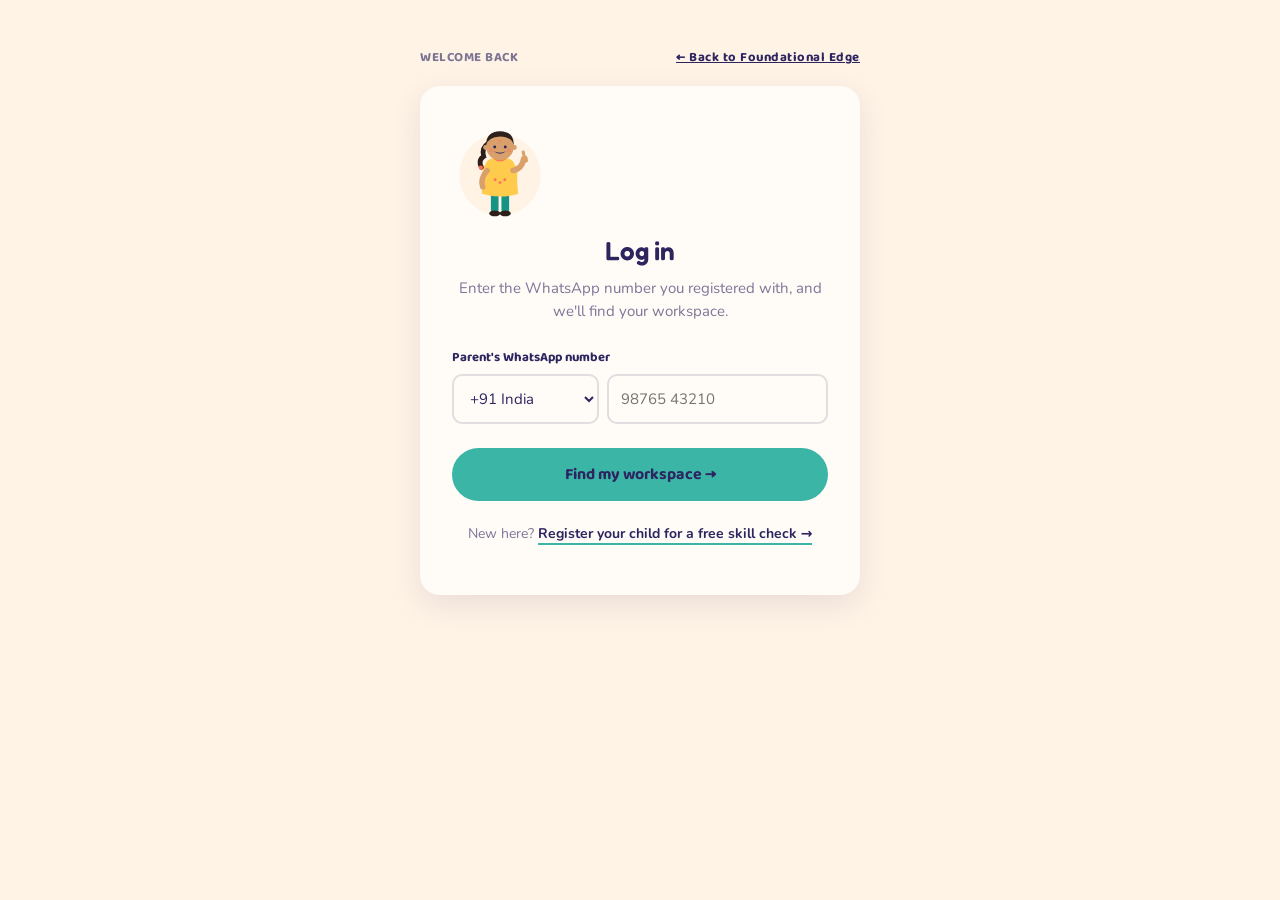
==== login.html @ 8e6b68c7 "Add returning-student login and personal workspace Replaces the single 'Free skill check' nav button" ====
<!DOCTYPE html>
<html lang="en">
<head>
<meta charset="UTF-8">
<meta name="viewport" content="width=device-width, initial-scale=1.0">
<title>Log In — Foundational Edge</title>
<meta name="description" content="Log in to see your child's assigned and completed skill checks, practice tests, and progress.">
<link rel="preconnect" href="https://fonts.googleapis.com">
<link rel="preconnect" href="https://fonts.gstatic.com" crossorigin>
<link href="https://fonts.googleapis.com/css2?family=Fredoka:wght@500;600;700&family=Nunito:wght@400;600;700;800&family=Baloo+2:wght@600;700&display=swap" rel="stylesheet">
<link rel="icon" href="images/logo/logo-mark.svg" type="image/svg+xml">
<link rel="stylesheet" href="css/styles.css">
<style>
  .login-shell{ background:var(--paper); min-height:100vh; padding:48px 0 80px; }
  .login-wrap{ max-width:480px; margin:0 auto; padding:0 20px; }
  .login-banner{ display:flex; justify-content:space-between; align-items:center; font-family:'Baloo 2',sans-serif; font-weight:700; font-size:13px; letter-spacing:.04em; color:var(--ink-soft); margin-bottom:18px; }
  .login-banner a{ color:var(--ink); text-decoration:underline; }
  .login-card{ background:var(--paper-lt); border-radius:20px; padding:36px 32px; box-shadow:0 10px 30px rgba(44,37,96,0.10); text-align:center; }
  .login-card img.mascot{ width:96px; height:auto; margin-bottom:8px; }
  .login-card h1{ font-family:'Fredoka',sans-serif; font-size:26px; margin:0 0 6px; color:var(--ink); }
  .login-card p.sub{ color:var(--ink-soft); margin:0 0 24px; font-size:15px; }
  .login-field{ text-align:left; margin-bottom:16px; }
  .login-field label{ display:block; font-family:'Baloo 2',sans-serif; font-weight:700; font-size:13px; color:var(--ink); margin-bottom:6px; }
  .phone-row{ display:flex; gap:8px; }
  .phone-row select, .phone-row input{ font-family:'Nunito',sans-serif; font-size:15px; border:2px solid var(--line); border-radius:10px; padding:12px; background:var(--paper-lt); color:var(--ink); }
  .phone-row select{ flex:0 0 118px; }
  .phone-row input{ flex:1; min-width:0; }
  .login-submit{ width:100%; margin-top:8px; padding:14px; border:none; border-radius:999px; background:var(--brass); color:var(--ink); font-family:'Baloo 2',sans-serif; font-weight:700; font-size:16px; cursor:pointer; transition:background .2s ease, transform .15s ease; }
  .login-submit:hover{ background:var(--brass-lt); transform:translateY(-1px); }
  .login-submit:disabled{ opacity:.6; cursor:default; transform:none; }
  .login-error{ display:none; background:#FCEAEA; color:#8A2E2E; border-radius:10px; padding:12px 14px; font-size:14px; margin-top:14px; text-align:left; }
  .login-newhere{ margin-top:22px; font-size:14px; color:var(--ink-soft); }
  .login-newhere a{ color:var(--ink); font-weight:700; text-decoration:none; border-bottom:2px solid var(--brass); }

  /* profile picker (multi-child) */
  .profile-list{ display:none; text-align:left; margin-top:8px; }
  .profile-card{
    display:flex; align-items:center; justify-content:space-between; gap:12px;
    background:var(--paper); border:2px solid var(--line); border-radius:14px;
    padding:14px 16px; margin-bottom:12px; cursor:pointer; transition:border-color .15s ease, transform .15s ease;
  }
  .profile-card:hover{ border-color:var(--brass); transform:translateY(-1px); }
  .profile-card .pname{ font-family:'Baloo 2',sans-serif; font-weight:700; color:var(--ink); font-size:16px; }
  .profile-card .pgrade{ font-size:13px; color:var(--ink-soft); }
  .profile-card .parrow{ font-size:20px; color:var(--brass); }
  .profile-back{ background:none; border:none; color:var(--ink-soft); font-size:14px; text-decoration:underline; cursor:pointer; padding:0; margin-top:4px; }
</style>
</head>
<body>

<div class="login-shell">
  <div class="login-wrap">

    <div class="login-banner">
      <span>WELCOME BACK</span>
      <a href="index.html#top">← Back to Foundational Edge</a>
    </div>

    <div class="login-card">
      <img class="mascot" src="images/kids/girl-thumbsup.svg" alt="">
      <h1>Log in</h1>
      <p class="sub" id="loginSub">Enter the WhatsApp number you registered with, and we'll find your workspace.</p>

      <form id="phoneForm">
        <div class="login-field">
          <label for="whatsapp">Parent's WhatsApp number</label>
          <div class="phone-row">
            <select id="whatsappCode">
              <option value="91">+91 India</option>
              <option value="1">+1 US/Canada</option>
              <option value="44">+44 UK</option>
              <option value="971">+971 UAE</option>
              <option value="65">+65 Singapore</option>
              <option value="61">+61 Australia</option>
              <option value="other">Other</option>
            </select>
            <input class="code-other" id="whatsappCodeOther" type="tel" inputmode="numeric" pattern="[0-9]*" placeholder="Code" maxlength="4" style="display:none; flex:0 0 70px;" aria-label="Custom country code (digits only, no +)">
            <input id="whatsapp" type="tel" inputmode="numeric" pattern="[0-9]*" placeholder="98765 43210" maxlength="15" required>
          </div>
        </div>
        <button type="submit" class="login-submit" id="submitBtn">Find my workspace →</button>
      </form>

      <div class="profile-list" id="profileList"></div>
      <button class="profile-back" id="backBtn" style="display:none;">← Use a different number</button>

      <div class="login-error" id="loginError"></div>

      <p class="login-newhere">New here? <a href="practice-test.html">Register your child for a free skill check →</a></p>
    </div>

  </div>
</div>

<script>
  var SUPABASE_URL = 'https://wwmbpgtddsyettfdakbe.supabase.co';
  var SUPABASE_ANON_KEY = 'eyJhbGciOiJIUzI1NiIsInR5cCI6IkpXVCJ9.eyJpc3MiOiJzdXBhYmFzZSIsInJlZiI6Ind3bWJwZ3RkZHN5ZXR0ZmRha2JlIiwicm9sZSI6ImFub24iLCJpYXQiOjE3ODM3NjA4MDksImV4cCI6MjA5OTMzNjgwOX0.owfmZtMW83G3HGW69ofbSbisRBMHgK7AX7QpSl-xRO8';
  var RPC_LOOKUP_BY_PHONE = SUPABASE_URL + '/rest/v1/rpc/lookup_registrations_by_phone';

  function supabaseRpc(url, body){
    return fetch(url, {
      method: 'POST',
      headers: {
        'Content-Type': 'application/json',
        'apikey': SUPABASE_ANON_KEY,
        'Authorization': 'Bearer ' + SUPABASE_ANON_KEY
      },
      body: JSON.stringify(body)
    }).then(function(res){
      if(!res.ok) throw new Error('Request failed: ' + res.status);
      return res.json();
    });
  }

  var form = document.getElementById('phoneForm');
  var submitBtn = document.getElementById('submitBtn');
  var errorBox = document.getElementById('loginError');
  var profileList = document.getElementById('profileList');
  var backBtn = document.getElementById('backBtn');
  var loginSub = document.getElementById('loginSub');

  function showError(msg){
    errorBox.textContent = msg;
    errorBox.style.display = '';
  }
  function hideError(){
    errorBox.style.display = 'none';
  }

  var whatsappCodeSelect = document.getElementById('whatsappCode');
  var whatsappCodeOther = document.getElementById('whatsappCodeOther');
  whatsappCodeSelect.addEventListener('change', function(){
    whatsappCodeOther.style.display = whatsappCodeSelect.value === 'other' ? '' : 'none';
  });

  function buildFullPhone(){
    var code = whatsappCodeSelect.value === 'other'
      ? whatsappCodeOther.value.replace(/\D/g, '')
      : whatsappCodeSelect.value;
    var digits = document.getElementById('whatsapp').value.replace(/\D/g, '');
    return code + digits;
  }

  function showProfilePicker(rows){
    form.style.display = 'none';
    loginSub.textContent = rows.length + ' ' + (rows.length === 1 ? 'child is' : 'children are') + ' registered under this number. Who\u2019s working today?';
    profileList.innerHTML = '';
    rows.forEach(function(r){
      var card = document.createElement('div');
      card.className = 'profile-card';
      card.innerHTML = '<div><div class="pname"></div><div class="pgrade"></div></div><div class="parrow">→</div>';
      card.querySelector('.pname').textContent = r.child_name;
      card.querySelector('.pgrade').textContent = 'Grade ' + r.grade;
      card.addEventListener('click', function(){
        window.location.href = 'workspace.html?regId=' + encodeURIComponent(r.id);
      });
      profileList.appendChild(card);
    });
    profileList.style.display = '';
    backBtn.style.display = '';
  }

  backBtn.addEventListener('click', function(){
    form.style.display = '';
    profileList.style.display = 'none';
    backBtn.style.display = 'none';
    loginSub.textContent = 'Enter the WhatsApp number you registered with, and we\u2019ll find your workspace.';
    hideError();
  });

  form.addEventListener('submit', function(e){
    e.preventDefault();
    hideError();
    if(whatsappCodeSelect.value === 'other' && !whatsappCodeOther.value.replace(/\D/g, '')){
      showError('Please enter your country\u2019s calling code (you selected "Other").');
      return;
    }
    var phone = buildFullPhone();
    if(!phone || phone.length < 8){
      showError('Please enter a valid WhatsApp number.');
      return;
    }
    submitBtn.disabled = true;
    submitBtn.textContent = 'Looking...';

    supabaseRpc(RPC_LOOKUP_BY_PHONE, { p_phone: phone }).then(function(rows){
      submitBtn.disabled = false;
      submitBtn.textContent = 'Find my workspace →';

      if(!rows || rows.length === 0){
        showError('We couldn\u2019t find a registration under that number. Double-check the number, or register below if you\u2019re new here.');
        return;
      }
      if(rows.length === 1){
        window.location.href = 'workspace.html?regId=' + encodeURIComponent(rows[0].id);
        return;
      }
      showProfilePicker(rows);
    }).catch(function(err){
      console.error(err);
      submitBtn.disabled = false;
      submitBtn.textContent = 'Find my workspace →';
      showError('Something went wrong on our end. Please try again in a moment.');
    });
  });
</script>

</body>
</html>
---- css/styles.css ----
:root{
    --ink:        #2C2560;   /* deep warm plum-indigo — still readable/premium, much warmer than navy */
    --ink-2:      #3E2F82;   /* secondary warm indigo */
    --paper:      #FFF3E6;   /* warm peachy cream background */
    --paper-lt:   #FFFBF6;   /* near-white warm card paper */
    --brass:      #3BB6A6;   /* soothing soft teal — primary accent / CTAs (was sky blue, before that coral) */
    --brass-lt:   #FFCB4D;   /* sunny yellow highlight (was pale gold) */
    --teal:       #1A7FB0;   /* deeper blue-green achievement color — kept distinct from --brass now that brass is also a teal */
    --line:       rgba(44,37,96,0.14);
    --line-soft:  rgba(44,37,96,0.08);
    --ink-soft:   rgba(44,37,96,0.62);
    --radius:     14px;
    --maxw:       1160px;
  }
  *{box-sizing:border-box;}
  html{scroll-behavior:smooth;}
  body{
    margin:0;
    background:var(--paper);
    color:var(--ink);
    font-family:'Nunito', system-ui, sans-serif;
    font-size:16px;
    line-height:1.55;
    -webkit-font-smoothing:antialiased;
  }
  h1,h2,h3{
    font-family:'Fredoka', sans-serif;
    font-weight:600;
    margin:0;
    letter-spacing:-0.01em;
  }
  .mono{ font-family:'Baloo 2', sans-serif; }
  a{ color:inherit; }
  img{ max-width:100%; display:block; }
  .wrap{ max-width:var(--maxw); margin:0 auto; padding:0 28px; }
  .eyebrow{
    font-family:'Baloo 2', sans-serif;
    font-size:11.5px;
    letter-spacing:0.14em;
    text-transform:uppercase;
    color:var(--brass);
    font-weight:600;
  }
  .btn{
    display:inline-flex;
    align-items:center;
    gap:8px;
    padding:13px 24px;
    border-radius:999px;
    font-family:'Nunito', sans-serif;
    font-weight:600;
    font-size:15px;
    text-decoration:none;
    white-space:nowrap;
    border:1.5px solid transparent;
    cursor:pointer;
    transition:transform .15s ease, box-shadow .15s ease, background .15s ease;
  }
  .btn:focus-visible{ outline:2.5px solid var(--brass); outline-offset:2px; }
  .btn-primary{ background:var(--ink); color:var(--paper-lt); }
  .btn-primary:hover{ background:var(--ink-2); transform:translateY(-1px); box-shadow:0 6px 16px rgba(22,40,61,0.22); }
  .btn-ghost{ background:transparent; color:var(--ink); border-color:var(--line); }
  .btn-ghost:hover{ border-color:var(--ink); }
  .btn-gold{ background:var(--brass); color:var(--ink); }
  .btn-gold:hover{ background:var(--brass-lt); transform:translateY(-1px); }

  /* ---------- header ---------- */
  header{
    position:sticky; top:0; z-index:50;
    background:rgba(239,234,224,0.92);
    backdrop-filter:blur(8px);
    border-bottom:1px solid var(--line);
  }
  .nav{
    display:flex; align-items:center; justify-content:space-between;
    padding:16px 28px;
    max-width:var(--maxw); margin:0 auto;
  }
  .logo{
    display:flex; align-items:center; flex-shrink:0;
    text-decoration:none;
  }
  .logo img{ display:block; }
  .nav-links{ display:flex; gap:32px; list-style:none; margin:0; padding:0; flex-wrap:nowrap; }
  .nav-links li{ flex-shrink:0; }
  .nav-links a{
    text-decoration:none; font-size:14.5px; font-weight:500; color:var(--ink-soft);
    transition:color .15s ease; white-space:nowrap;
  }
  .nav-links a:hover{ color:var(--ink); }
  .nav-cta{ display:flex; align-items:center; gap:16px; flex-shrink:0; }
  .nav-toggle{ display:none; background:none; border:none; cursor:pointer; padding:6px; }
  .nav-cta-mobile{ display:none; }
  .nav-toggle span{ display:block; width:22px; height:2px; background:var(--ink); margin:5px 0; }

  /* ---------- hero ---------- */
  .hero{ padding:64px 0 48px; }
  .hero-grid{
    display:grid; grid-template-columns:1.05fr 0.95fr; gap:56px; align-items:center;
  }
  .hero h1{
    font-size:clamp(34px, 4.4vw, 52px);
    line-height:1.08;
    margin:16px 0 22px;
  }
  .hero h1 em{ font-style:normal; color:var(--brass); }
  .hero p.lede{
    font-size:18px; color:var(--ink-soft); max-width:46ch; margin-bottom:30px;
  }
  .hero-actions{ display:flex; gap:14px; flex-wrap:wrap; align-items:center; }
  .hero-note{
    margin-top:18px; font-size:13px; color:var(--ink-soft); font-family:'Baloo 2', sans-serif;
  }

  /* ---------- rank card signature element ---------- */
  .hero-visual{ position:relative; padding-bottom:70px; }
  .hero-kid{
    position:absolute; bottom:0; left:10px; z-index:0;
    filter:drop-shadow(0 14px 22px rgba(44,37,96,0.18));
  }
  .rankcard-scroll{ position:relative; z-index:1; }
  @media (max-width:1080px){
    .hero-kid{ display:none; } /* avoid overlapping the stacked layout on narrow screens */
  }
  .rankcard{
    background:var(--paper-lt);
    border:1px solid var(--line);
    border-radius:20px;
    padding:26px 26px 22px;
    position:relative;
    box-shadow:0 24px 48px -20px rgba(22,40,61,0.35);
    transform:rotate(1.2deg);
  }
  .rankcard-scroll{
    display:flex; gap:16px; overflow-x:auto; scroll-snap-type:x mandatory;
    -webkit-overflow-scrolling:touch; scrollbar-width:none; padding-bottom:4px;
  }
  .rankcard-scroll::-webkit-scrollbar{ display:none; }
  .rankcard-scroll .rankcard{ flex:0 0 100%; scroll-snap-align:start; }
  .rankcard::before{
    content:"";
    position:absolute; inset:8px;
    border:1px dashed var(--line);
    border-radius:10px;
    pointer-events:none;
  }
  .rankcard-head{
    display:flex; justify-content:space-between; align-items:flex-start;
    border-bottom:1px solid var(--line); padding-bottom:14px; margin-bottom:16px;
  }
  .rankcard-head .eyebrow{ display:block; margin-bottom:4px; }
  .rankcard-name{ font-family:'Fredoka', sans-serif; font-size:20px; font-weight:600; }
  .rankcard-tier{
    font-family:'Baloo 2', sans-serif; font-size:11px; color:var(--teal); font-weight:600;
    letter-spacing:.03em; margin-top:4px;
  }
  .seal{
    width:72px; height:72px; border-radius:50%;
    background:radial-gradient(circle at 32% 28%, var(--brass-lt), var(--brass) 70%);
    color:var(--ink); display:flex; align-items:center; justify-content:center;
    text-align:center; font-family:'Baloo 2', sans-serif; font-size:10.5px; font-weight:600;
    line-height:1.2; transform:rotate(4deg);
    border:3px double rgba(22,40,61,0.35);
    box-shadow:0 4px 10px rgba(184,137,43,0.45), inset 0 1px 2px rgba(255,255,255,0.5), inset 0 -2px 3px rgba(22,40,61,0.15);
  }
  .rankcard-stat{ display:flex; align-items:baseline; gap:10px; margin-bottom:18px; }
  .rankcard-stat .num{ font-family:'Baloo 2', sans-serif; font-size:42px; font-weight:600; color:var(--teal); }
  .rankcard-stat .lbl{ font-size:13.5px; color:var(--ink-soft); max-width:22ch; }
  .rankcard-rows{ display:flex; flex-direction:column; gap:10px; }
  .rankcard-row{ display:grid; grid-template-columns:1fr 90px; align-items:center; gap:10px; }
  .rankcard-row .name{ font-size:13.5px; }
  .bar{ height:6px; background:var(--line-soft); border-radius:3px; overflow:hidden; }
  .bar > span{ display:block; height:100%; background:var(--teal); border-radius:3px; }
  .rankcard-foot{
    margin-top:18px; padding-top:14px; border-top:1px solid var(--line);
    font-family:'Baloo 2', sans-serif; font-size:11px; color:var(--ink-soft);
    display:flex; justify-content:space-between;
  }

  /* ---------- audience strip ---------- */
  .strip{ background:var(--ink); color:var(--paper-lt); padding:20px 0; }
  .strip .wrap{ display:flex; gap:14px; align-items:center; flex-wrap:wrap; font-size:14.5px; }
  .strip strong{ color:var(--brass-lt); font-weight:600; }

  /* ---------- section shell ---------- */
  section{ padding:64px 0; }
  .section-head{ max-width:640px; margin-bottom:36px; }
  .section-head .eyebrow{ margin-bottom:10px; display:block; }
  .section-head h2{ font-size:clamp(26px,3vw,36px); margin-bottom:14px; }
  .section-head p{ color:var(--ink-soft); font-size:16.5px; }

  /* ---------- the anxiety / problem ---------- */
  .problem{ background:var(--paper-lt); border-top:1px solid var(--line); border-bottom:1px solid var(--line); }
  .problem-quote{
    font-family:'Fredoka', sans-serif; font-size:clamp(22px,2.6vw,30px);
    line-height:1.4; max-width:820px; color:var(--ink);
  }
  .problem-quote span{ color:var(--brass); }
  .problem-sig{ margin-top:22px; font-size:14px; color:var(--ink-soft); font-family:'Baloo 2', sans-serif; }

  /* ---------- quote section: compact, right-aligned ---------- */
  .quote-section{ padding:40px 0; }
  .quote-wrap{ max-width:640px; margin-left:auto; margin-right:28px; text-align:right; }
  .quote-wrap .problem-quote{ margin-left:auto; }
  @media (max-width:720px){
    .quote-section{ display:none; }
  }

  /* ---------- how it works — genuine sequence, ledger rows ---------- */
  .ledger{ border-top:1px solid var(--ink); }
  .ledger-row{
    display:grid; grid-template-columns:70px 1fr 1.15fr; gap:28px;
    padding:24px 0; border-bottom:1px solid var(--line);
    align-items:start;
  }
  .ledger-row .idx{ font-family:'Baloo 2', sans-serif; font-size:13px; color:var(--brass); font-weight:600; padding-top:4px; }
  .ledger-row h3{ font-size:21px; margin-bottom:6px; }
  .ledger-row .stage-tag{ font-family:'Baloo 2', sans-serif; font-size:11px; text-transform:uppercase; letter-spacing:.08em; color:var(--ink-soft); margin-bottom:8px; display:block;}
  .ledger-row p{ color:var(--ink-soft); font-size:15px; margin:0; }

  /* ---------- what we test (skills) ---------- */
  .skills-grid{
    display:grid; grid-template-columns:repeat(auto-fit, minmax(230px, 1fr)); gap:20px; margin-bottom:28px;
  }
  .skill-card{
    background:var(--paper-lt); border:1px solid var(--line); border-radius:20px; padding:26px 24px;
  }
  .skill-card .mark{ color:var(--brass); font-size:16px; display:block; margin-bottom:10px; }
  .skill-card h3{ font-size:17px; margin-bottom:8px; }
  .skill-card p{ color:var(--ink-soft); font-size:14px; margin:0; line-height:1.55; }
  .skills-note{
    font-family:'Baloo 2', sans-serif; font-size:12px; color:var(--ink-soft);
    border-top:1px solid var(--line); padding-top:16px; max-width:70ch;
  }

  /* ---------- region toggle (shared: hero + pricing) ---------- */
  .region-toggle{
    display:inline-flex; border:1px solid var(--line); border-radius:999px; padding:4px; margin-bottom:36px; background:var(--paper-lt);
  }
  .region-toggle.region-toggle-inline{ margin-bottom:0; margin-top:22px; }
  .region-tab{
    border:none; background:none; padding:9px 20px; border-radius:999px; font-family:'Nunito'; font-weight:600;
    font-size:14px; cursor:pointer; color:var(--ink-soft); white-space:nowrap;
  }
  .region-toggle{ flex-wrap:nowrap; }
  .region-tab.active{ background:var(--ink); color:var(--paper-lt); }

  /* ---------- region-aware visibility ---------- */
  body[data-region="intl"] [data-region-only="india"]{ display:none !important; }
  body[data-region="india"] [data-region-only="intl"]{ display:none !important; }

  /* ---------- pricing ---------- */
  .price-grid{ display:grid; grid-template-columns:repeat(3,1fr); gap:22px; }
  .price-card{
    background:var(--paper-lt); border:1px solid var(--line); border-radius:20px; padding:30px 26px;
    display:flex; flex-direction:column;
  }
  .price-card.featured{ border-color:var(--brass); box-shadow:0 18px 40px -22px rgba(184,137,43,0.55); position:relative; }
  .price-card.featured::before{
    content:"Most families choose this"; position:absolute; top:-13px; left:26px;
    background:var(--brass); color:var(--ink); font-family:'Baloo 2', sans-serif; font-size:10.5px; font-weight:600;
    padding:4px 10px; border-radius:999px; letter-spacing:.03em;
  }
  .price-card h3{ font-size:15px; font-family:'Baloo 2', sans-serif; text-transform:uppercase; letter-spacing:.06em; color:var(--ink-soft); font-weight:600;}
  .price-card .amount{ font-family:'Fredoka', sans-serif; font-size:38px; font-weight:600; margin:12px 0 2px; }
  .price-card .per{ font-size:13px; color:var(--ink-soft); margin-bottom:20px; }
  .price-card ul{ list-style:none; margin:0 0 24px; padding:0; display:flex; flex-direction:column; gap:10px; flex:1; }
  .price-card li{ font-size:14px; padding-left:20px; position:relative; color:var(--ink); }
  .price-card li::before{ content:"—"; position:absolute; left:0; color:var(--teal); }

  /* ---------- personal-touch strip ---------- */
  .personal-touch{ font-family:'Fredoka', sans-serif; font-style:italic; }
  .personal-touch strong{ font-family:'Nunito', sans-serif; font-style:normal; }

  /* ---------- testimonials ---------- */
  .testi-grid{ display:grid; grid-template-columns:repeat(3,1fr); gap:24px; }
  .testi-card{
    background:var(--paper-lt); border:1px solid var(--line); border-radius:20px; padding:26px;
    position:relative;
  }
  .testi-card p{ font-family:'Fredoka', sans-serif; font-size:16.5px; line-height:1.5; margin:0 0 18px; color:var(--ink); }
  .testi-foot{ display:flex; justify-content:space-between; align-items:center; border-top:1px solid var(--line); padding-top:12px; }
  .testi-foot .who{ font-size:13px; font-weight:600; }
  .testi-foot .where{ font-size:12px; color:var(--ink-soft); font-family:'Baloo 2', sans-serif; }

  /* ---------- final cta ---------- */
  .cta{ background:var(--ink); color:var(--paper-lt); text-align:center; }
  .cta-flanked{ display:flex; align-items:center; justify-content:center; gap:36px; }
  .cta-copy{ flex:0 1 640px; }
  .cta-kid{ flex:0 0 auto; opacity:0.95; }
  .cta-kid-left{ transform:rotate(-4deg); }
  .cta-kid-right{ transform:rotate(4deg); }
  @media (max-width:820px){
    .cta-kid{ display:none; } /* avoid clutter next to the CTA text on small screens */
  }
  .cta h2{ color:var(--paper-lt); font-size:clamp(26px,3.4vw,38px); margin-bottom:16px; }
  .cta p{ color:rgba(248,245,238,0.82); max-width:52ch; margin:0 auto 30px; font-size:16.5px; }
  .cta-actions{ display:flex; gap:14px; justify-content:center; flex-wrap:wrap; }
  .cta .btn-primary{ background:var(--brass); color:var(--ink); }
  .cta .btn-primary:hover{ background:var(--brass-lt); }
  .cta .btn-ghost{ border-color:rgba(248,245,238,0.4); color:var(--paper-lt); }
  .cta .btn-ghost:hover{ border-color:var(--paper-lt); }

  /* ---------- footer ---------- */
  footer{ padding:44px 0 36px; border-top:1px solid var(--line); }
  .foot-grid{ display:flex; justify-content:space-between; align-items:flex-start; flex-wrap:wrap; gap:24px; }
  .foot-note{ font-size:13px; color:var(--ink-soft); max-width:40ch; }
  .foot-links{ display:flex; gap:26px; list-style:none; padding:0; margin:0; }
  .foot-links a{ text-decoration:none; font-size:13.5px; color:var(--ink-soft); }
  .foot-links a:hover{ color:var(--ink); }

  /* ---------- reveal ---------- */
  .reveal{ opacity:0; transform:translateY(14px); transition:opacity .6s ease, transform .6s ease; }
  .reveal.in{ opacity:1; transform:none; }
  @media (prefers-reduced-motion: reduce){
    .reveal{ opacity:1; transform:none; transition:none; }
    html{ scroll-behavior:auto; }
  }

  /* ---------- responsive ---------- */
  @media (max-width:920px){
    .hero-grid{ grid-template-columns:1fr; }
    .rankcard{ transform:none; }
    .rankcard-scroll{ max-width:420px; }
    .ledger-row{ grid-template-columns:44px 1fr; }
    .ledger-row > div{ grid-column:2; }
    .ledger-row > p{ grid-column:2; }

    /* swipeable card rows instead of full vertical stacks */
    .skills-grid, .price-grid, .testi-grid{
      display:flex; flex-wrap:nowrap; overflow-x:auto; scroll-snap-type:x mandatory;
      gap:14px; margin:0 -28px; padding:6px 28px 10px; background:none; border:none;
      -webkit-overflow-scrolling:touch; scrollbar-width:none;
    }
    .skills-grid::-webkit-scrollbar,
    .price-grid::-webkit-scrollbar, .testi-grid::-webkit-scrollbar{ display:none; }
    .skill-card, .price-card, .testi-card{
      flex:0 0 82%; scroll-snap-align:start;
    }
    .price-card.featured::before{ white-space:nowrap; }
  }
  @media (max-width:1080px){
    .nav-links{ display:none; }
    .nav-cta .btn-ghost, .nav-cta .btn-primary{ display:none; }
    .nav-toggle{ display:block; }
    .nav-cta-mobile{ display:none; }
    .nav.open .nav-links{
      display:flex; position:absolute; top:100%; left:0; right:0; background:var(--paper);
      flex-direction:column; padding:18px 28px; border-bottom:1px solid var(--line); gap:16px;
    }
    .nav.open .nav-cta-mobile{ display:block; }
    .nav-cta-mobile .btn{ width:100%; justify-content:center; }
    .nav-cta-mobile .btn-primary{ color:var(--paper-lt); }
    .nav-cta-mobile .btn-ghost{ color:var(--ink); }
  }
  /* ================= tutor page ================= */
  .tutor-hero{ padding:64px 0 56px; }
  .tutor-hero-grid{ display:grid; grid-template-columns:200px 1fr; gap:44px; align-items:center; }
  .tutor-photo{
    width:200px; height:200px; border-radius:50%;
    background:radial-gradient(circle at 32% 28%, var(--brass-lt), var(--teal) 78%);
    display:flex; align-items:center; justify-content:center;
    font-family:'Fredoka', sans-serif; font-size:56px; font-weight:600; color:var(--ink);
    box-shadow:0 20px 40px -18px rgba(22,40,61,0.4);
    flex-shrink:0;
  }
  .tutor-hero h1{ font-size:clamp(30px,3.8vw,44px); margin:10px 0 14px; }
  .tutor-hero .lede{ font-size:17.5px; color:var(--ink-soft); max-width:56ch; }
  .tutor-credentials{ display:flex; flex-wrap:wrap; gap:10px 22px; margin-top:20px; }
  .tutor-credentials li{
    list-style:none; font-size:13.5px; font-family:'Baloo 2', sans-serif; color:var(--ink-soft);
  }
  .tutor-credentials li::before{ content:"— "; color:var(--brass); }

  .tutor-bio p{ font-size:16.5px; color:var(--ink-soft); max-width:74ch; margin:0 0 18px; }
  .tutor-bio p:last-child{ margin-bottom:0; }

  .batch-tag{
    display:inline-block; font-family:'Baloo 2', sans-serif; font-size:11.5px;
    letter-spacing:.08em; text-transform:uppercase; color:var(--teal); font-weight:600;
    background:rgba(62,124,107,0.1); border:1px solid rgba(62,124,107,0.28);
    padding:5px 12px; border-radius:999px; margin-bottom:18px;
  }
  .story-grid{ display:grid; grid-template-columns:repeat(3,1fr); gap:22px; }
  .story-card{
    background:var(--paper-lt); border:1px solid var(--line); border-radius:20px; padding:26px;
    display:flex; flex-direction:column; gap:14px;
  }
  .story-head{ display:flex; justify-content:space-between; align-items:flex-start; gap:12px; }
  .story-head .name{ font-family:'Fredoka', sans-serif; font-size:17px; font-weight:600; }
  .story-head .grade{ font-size:12.5px; color:var(--ink-soft); font-family:'Baloo 2', sans-serif; }
  .story-stat{
    font-family:'Baloo 2', sans-serif; font-size:12px; font-weight:600; color:var(--ink);
    background:var(--brass-lt); border-radius:10px; padding:4px 9px; white-space:nowrap;
  }
  .story-card p{ font-family:'Fredoka', sans-serif; font-size:15.5px; line-height:1.5; color:var(--ink); margin:0; }
  .story-foot{ font-size:12px; color:var(--ink-soft); font-family:'Baloo 2', sans-serif; border-top:1px solid var(--line); padding-top:12px; }

  @media (max-width:720px){
    .tutor-hero-grid{ grid-template-columns:1fr; text-align:left; }
    .tutor-photo{ width:120px; height:120px; font-size:36px; }
    .story-grid{ grid-template-columns:1fr; }
  }
  @media (max-width:720px){
    section{ padding:40px 0; }
    .section-head{ margin-bottom:24px; }
    .hero{ padding:36px 0 32px; }
    .ledger-row{ padding:18px 0; }
    footer{ padding:32px 0 28px; }
  }

  /* ================= intake / gform-style page ================= */
  .gform-shell{ background:var(--paper); min-height:100vh; padding:48px 0 80px; }
  .gform-wrap{ max-width:700px; margin:0 auto; padding:0 28px; }
  .gform-banner{
    display:flex; justify-content:space-between; align-items:center; gap:12px; flex-wrap:wrap;
    font-family:'Baloo 2', sans-serif; font-size:12px; letter-spacing:.06em; text-transform:uppercase;
    color:var(--ink-soft); padding:0 2px 18px;
  }
  .gform-banner a{ color:var(--ink); text-decoration:underline; }
  .gform-card{
    background:var(--paper-lt); border:1px solid var(--line); border-radius:20px; margin-bottom:16px; overflow:hidden;
  }
  .gform-card.gform-title{ border-top:4px solid var(--brass); }
  .gform-title-inner{ padding:28px 28px 22px; }
  .gform-title-inner h1{ font-size:26px; margin:0 0 10px; }
  .gform-title-inner p{ font-size:14.5px; color:var(--ink-soft); margin:0 0 6px; line-height:1.5; }
  .gform-q{ padding:22px 28px; }
  .gform-q .qtext{ font-size:15px; color:var(--ink); font-weight:600; margin-bottom:14px; }
  .gform-q .qtext .req{ color:#c0392b; margin-left:2px; }
  .gform-option{ display:flex; align-items:center; gap:12px; padding:8px 0; font-size:14px; color:var(--ink); }
  .gform-option input{ width:17px; height:17px; accent-color:var(--teal); }
  .gform-textinput, .gform-textarea{
    width:100%; border:1px solid var(--line); border-radius:10px; padding:10px 12px;
    font-family:'Nunito',sans-serif; font-size:14.5px; background:#fff; color:var(--ink);
  }
  .gform-textarea{ resize:vertical; font-family:inherit; }
  .gform-textinput:focus, .gform-textarea:focus{ outline:none; border-color:var(--teal); box-shadow:0 0 0 3px rgba(62,124,107,0.15); }
  .gform-select{
    font-family:'Nunito',sans-serif; font-size:14.5px; padding:9px 10px; border:1px solid var(--line);
    border-radius:10px; background:#fff; color:var(--ink); width:100%; max-width:320px;
  }
  .gform-actions{ display:flex; justify-content:space-between; align-items:center; gap:16px; padding:6px 4px 24px; flex-wrap:wrap; }
  .gform-submit{
    background:var(--brass); color:var(--ink); border:none; border-radius:var(--radius); padding:13px 26px;
    font-family:'Nunito',sans-serif; font-weight:600; font-size:15px; cursor:pointer;
  }
  .gform-submit:hover{ background:var(--brass-lt); }
  .gform-clear{ font-size:13.5px; color:var(--ink-soft); background:none; border:none; cursor:pointer; text-decoration:underline; }
  .gform-note{ font-size:12.5px; color:var(--ink-soft); text-align:center; margin-top:14px; }
  .gform-thanks{
    display:none; background:var(--paper-lt); border:1px solid var(--line); border-radius:20px; padding:40px 32px; text-align:center;
  }
  .gform-thanks h2{ font-size:23px; margin-bottom:12px; }
  .gform-thanks p{ font-size:14.5px; color:var(--ink-soft); margin:0 0 6px; }

  /* ---------- worksheet-photos-to-whatsapp prompt ---------- */
  .worksheet-note{
    background:var(--paper-lt); border:1px solid var(--line); border-top:4px solid var(--teal);
    border-radius:20px; padding:20px 26px; margin-bottom:24px;
    display:flex; align-items:center; justify-content:space-between; gap:20px; flex-wrap:wrap;
  }
  .worksheet-note p{ margin:0; font-size:15px; color:var(--ink); max-width:56ch; }
  @media (max-width:720px){
    .worksheet-note{ flex-direction:column; align-items:stretch; text-align:left; }
    .worksheet-note .btn{ width:100%; justify-content:center; }
  }

  /* ---------- embedded skill-check form ---------- */
  .embed-status{
    background:var(--paper-lt); border:1px solid var(--line); border-radius:20px;
    padding:32px 26px; text-align:center; font-size:15px; color:var(--ink-soft);
  }
  .embed-status a{ color:var(--ink); text-decoration:underline; }
  .embed-card{
    background:var(--paper-lt); border:1px solid var(--line); border-radius:20px;
    overflow:hidden; box-shadow:0 24px 48px -32px rgba(22,40,61,0.35);
  }
  .embed-card iframe{
    display:block; width:100%; height:1400px; border:none; transition:height .35s ease;
  }
  .embed-fallback{
    font-size:13px; color:var(--ink-soft); text-align:center; margin:18px 0 0;
  }
  .embed-fallback a{ color:var(--ink); text-decoration:underline; }
  @media (max-width:720px){
    .embed-card iframe{ height:1600px; }
  }

  /* ---------- intake page: mode toggle, lookup, registration id ---------- */
  .mode-toggle{
    display:inline-flex; border:1px solid var(--line); border-radius:999px; padding:4px; margin-bottom:20px; background:var(--paper-lt);
  }
  .mode-tab{
    border:none; background:none; padding:9px 20px; border-radius:999px; font-family:'Nunito'; font-weight:600;
    font-size:14px; cursor:pointer; color:var(--ink-soft); white-space:nowrap;
  }
  .mode-tab.active{ background:var(--ink); color:var(--paper-lt); }
  .gform-or{
    text-align:center; font-family:'Baloo 2', sans-serif; font-size:11.5px; letter-spacing:.06em;
    text-transform:uppercase; color:var(--ink-soft); margin:4px 0 16px;
  }
  .gform-error{ font-size:13px; color:#c0392b; text-align:center; margin-top:14px; }
  .regid-box{
    display:inline-block; font-family:'Baloo 2', sans-serif; font-size:17px; font-weight:600;
    letter-spacing:.02em; color:var(--ink); background:var(--brass-lt); border-radius:20px;
    padding:10px 20px; margin:8px 0 6px; max-width:100%; word-break:break-all;
  }

  /* ---------- native quiz (skill-check.html custom questions) ---------- */
  .quiz-progress{
    font-family:'Baloo 2', sans-serif; font-size:12.5px; letter-spacing:.06em; text-transform:uppercase;
    color:var(--ink-soft); margin-bottom:18px;
  }
  .quiz-section-label{
    font-family:'Baloo 2', sans-serif; font-size:11.5px; letter-spacing:.08em; text-transform:uppercase;
    color:var(--brass); margin:34px 0 10px; padding-top:20px; border-top:1px solid var(--line);
  }
  .quiz-section-label:first-of-type{ margin-top:0; padding-top:0; border-top:none; }
  .quiz-q{
    background:var(--paper-lt); border:1px solid var(--line); border-radius:20px;
    padding:22px 24px; margin-bottom:16px;
  }
  .quiz-q-text{ font-size:16px; font-weight:600; margin:0 0 16px; line-height:1.5; }
  .quiz-options{ display:grid; gap:10px; }
  .quiz-option{
    display:flex; align-items:flex-start; gap:12px; padding:12px 14px; border:1px solid var(--line);
    border-radius:20px; cursor:pointer; background:var(--paper); transition:border-color .15s, background .15s;
  }
  .quiz-option:hover{ border-color:var(--ink-soft); }
  .quiz-option input{ margin-top:3px; accent-color:var(--ink); flex-shrink:0; }
  .quiz-option span{ font-size:14.5px; line-height:1.45; }
  .quiz-option.selected{ border-color:var(--ink); background:var(--brass-lt); }
  .quiz-submit-bar{
    position:sticky; bottom:0; background:var(--paper); border-top:1px solid var(--line);
    padding:16px 0; margin-top:24px; display:flex; align-items:center; justify-content:space-between; gap:16px; flex-wrap:wrap;
  }
  .quiz-submit-note{ font-size:13px; color:var(--ink-soft); }
  .quiz-error{ font-size:13px; color:#c0392b; margin-top:10px; }

  /* ---------- quiz results screen ---------- */
  .quiz-score-card{
    background:var(--paper-lt); border:1px solid var(--line); border-top:4px solid var(--teal);
    border-radius:20px; padding:32px 28px; text-align:center; margin-bottom:28px;
  }
  .quiz-score-number{ font-family:'Fredoka', sans-serif; font-size:48px; font-weight:700; color:var(--ink); }
  .quiz-score-label{ font-size:14.5px; color:var(--ink-soft); margin-top:6px; }
  .quiz-review-q{
    background:var(--paper-lt); border:1px solid var(--line); border-left:4px solid var(--line);
    border-radius:20px; padding:18px 22px; margin-bottom:12px;
  }
  .quiz-review-q.correct{ border-left-color:var(--teal); }
  .quiz-review-q.incorrect{ border-left-color:#c0392b; }
  .quiz-review-tag{
    font-family:'Baloo 2', sans-serif; font-size:11px; letter-spacing:.06em; text-transform:uppercase;
    font-weight:600; margin-bottom:8px; display:inline-block;
  }
  .quiz-review-q.correct .quiz-review-tag{ color:var(--teal); }
  .quiz-review-q.incorrect .quiz-review-tag{ color:#c0392b; }
  .quiz-review-explain{ font-size:14px; color:var(--ink-soft); margin-top:8px; }

  /* ---------- quiz progress bar (segmented, one dot per section, clickable) ---------- */
  .quiz-progress-bar{ display:flex; gap:6px; margin-bottom:12px; }
  .quiz-progress-dot{
    flex:1; height:10px; border-radius:999px; background:var(--line);
    transition:background .3s ease, transform .15s ease; cursor:pointer;
  }
  .quiz-progress-dot:hover, .quiz-progress-dot:focus-visible{ transform:scaleY(1.4); outline:none; }
  .quiz-progress-dot.done{ background:var(--teal); }
  .quiz-progress-dot.active{ background:var(--brass); }

  /* ---------- quiz question diagrams ---------- */
  .quiz-q-image{
    background:var(--paper); border:1px solid var(--line); border-radius:20px;
    padding:14px; margin:2px 0 16px; display:flex; justify-content:center;
  }
  .quiz-q-image img{ width:100%; max-width:360px; height:auto; display:block; border-radius:10px; }

  /* ---------- quiz page transition ---------- */
  .quiz-page-fade{ animation:quizFadeIn .35s ease; }
  @keyframes quizFadeIn{
    from{ opacity:0; transform:translateY(8px); }
    to{ opacity:1; transform:translateY(0); }
  }

  /* ---------- quiz results: encouraging message ---------- */
  .quiz-score-msg{ font-size:15px; color:var(--ink); margin-top:10px; font-weight:500; }

  /* ---------- phone field: country-code select + digits-only number ---------- */
  .phone-row{ display:flex; gap:10px; max-width:420px; }
  .phone-row .gform-select{ flex:0 0 128px; max-width:128px; }
  .phone-row .gform-select.code-other, .phone-row .gform-textinput.code-other{ flex:0 0 90px; max-width:90px; }
  .phone-row .gform-textinput{ flex:1 1 auto; }
  .phone-hint{ font-size:12px; color:var(--ink-soft); margin-top:6px; }
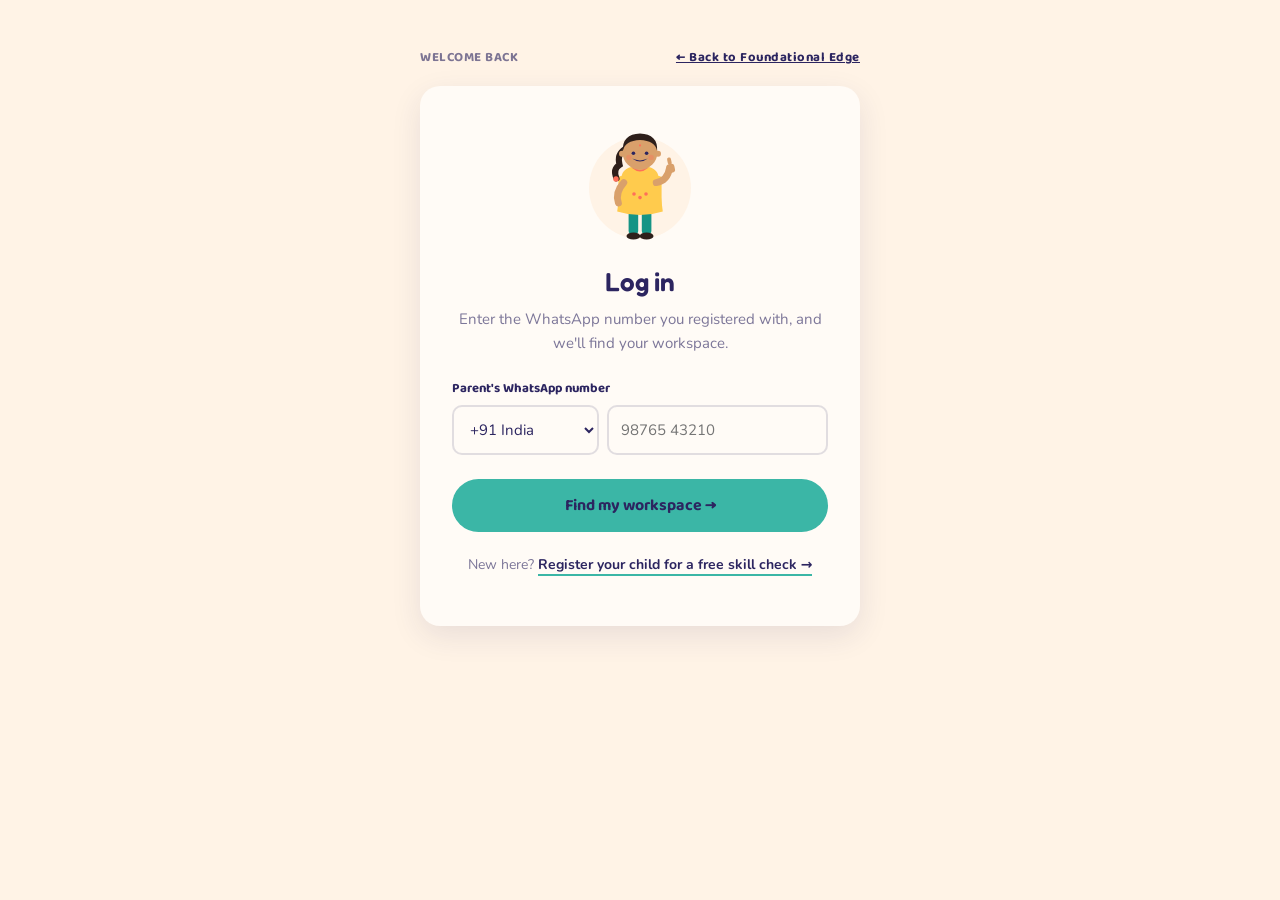
==== commit 71099c62: "Make mascot illustrations bigger and layout-safe on login/workspace The kid illustrations on login.h" ====
--- a/login.html
+++ b/login.html
@@ -16,7 +16,7 @@
   .login-banner{ display:flex; justify-content:space-between; align-items:center; font-family:'Baloo 2',sans-serif; font-weight:700; font-size:13px; letter-spacing:.04em; color:var(--ink-soft); margin-bottom:18px; }
   .login-banner a{ color:var(--ink); text-decoration:underline; }
   .login-card{ background:var(--paper-lt); border-radius:20px; padding:36px 32px; box-shadow:0 10px 30px rgba(44,37,96,0.10); text-align:center; }
-  .login-card img.mascot{ width:96px; height:auto; margin-bottom:8px; }
+  .login-card img.mascot{ display:block; width:120px; height:auto; margin:0 auto 14px; flex-shrink:0; }
   .login-card h1{ font-family:'Fredoka',sans-serif; font-size:26px; margin:0 0 6px; color:var(--ink); }
   .login-card p.sub{ color:var(--ink-soft); margin:0 0 24px; font-size:15px; }
   .login-field{ text-align:left; margin-bottom:16px; }
